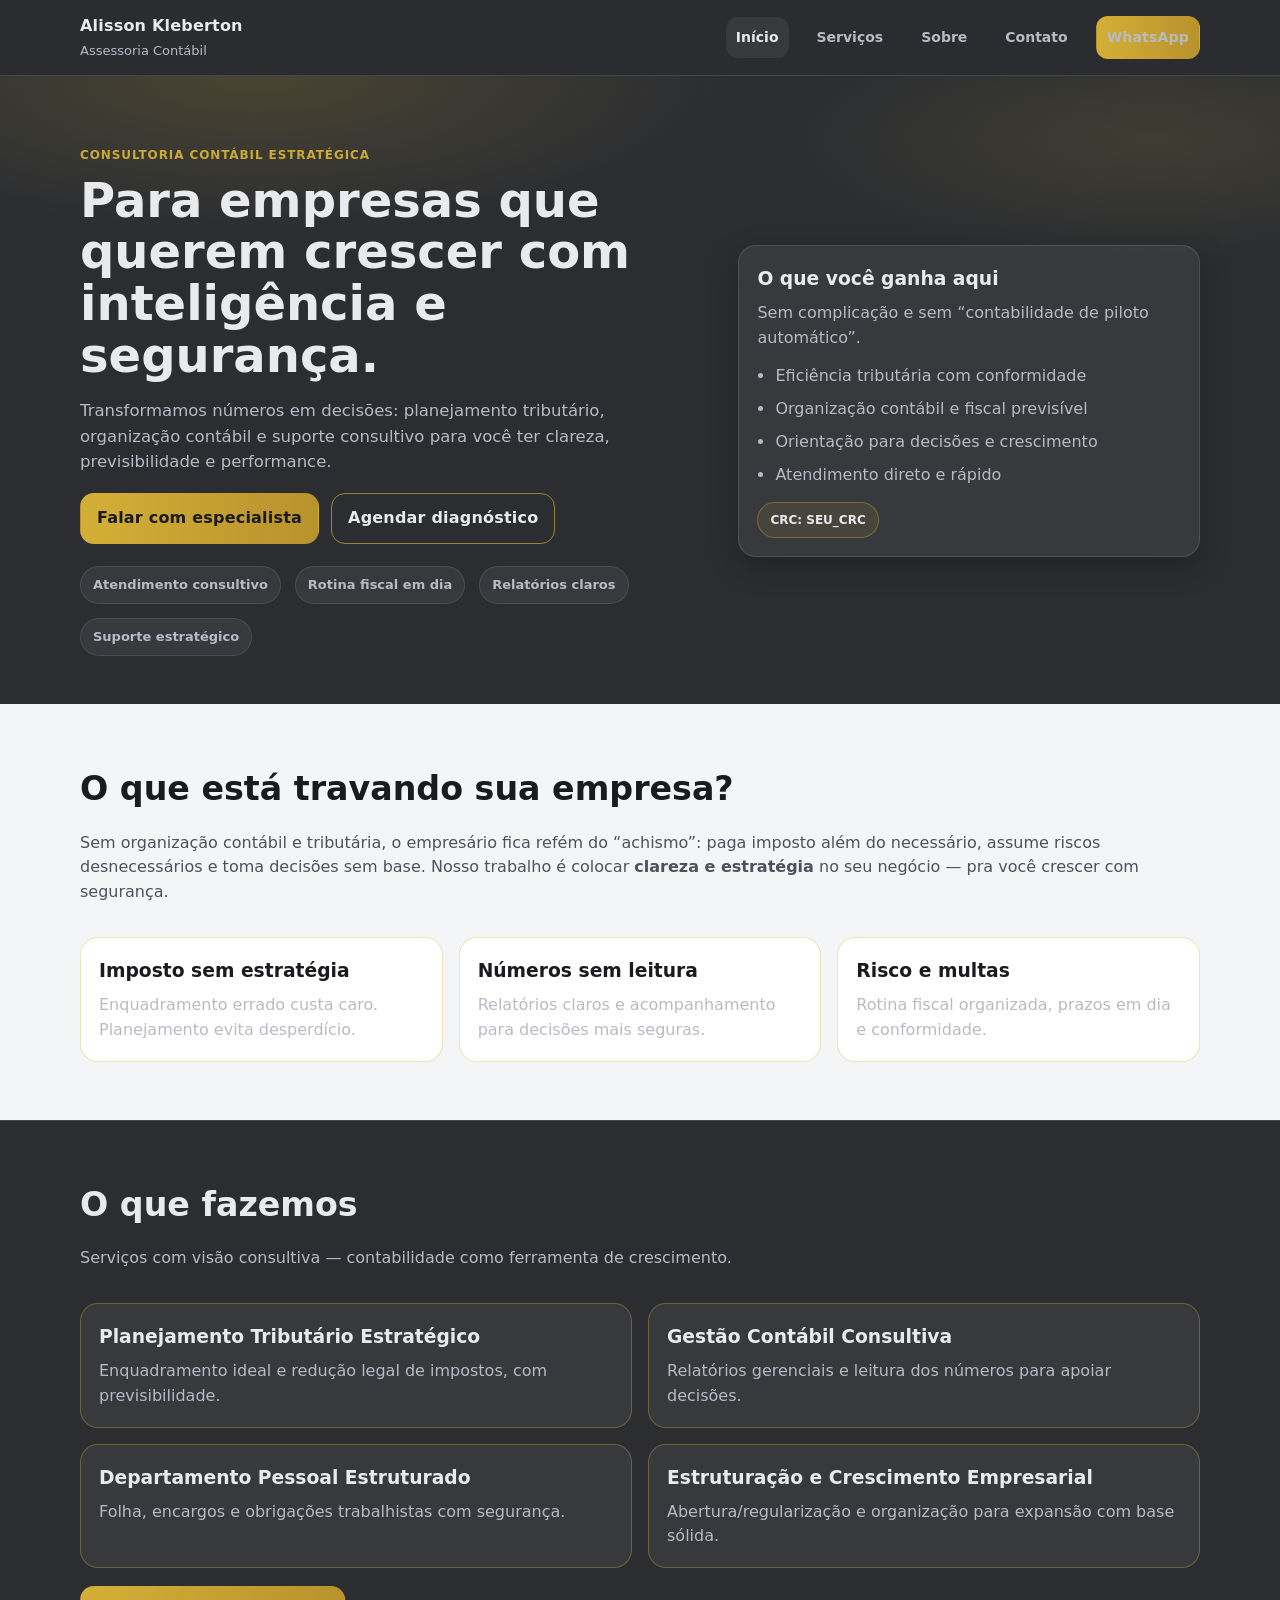
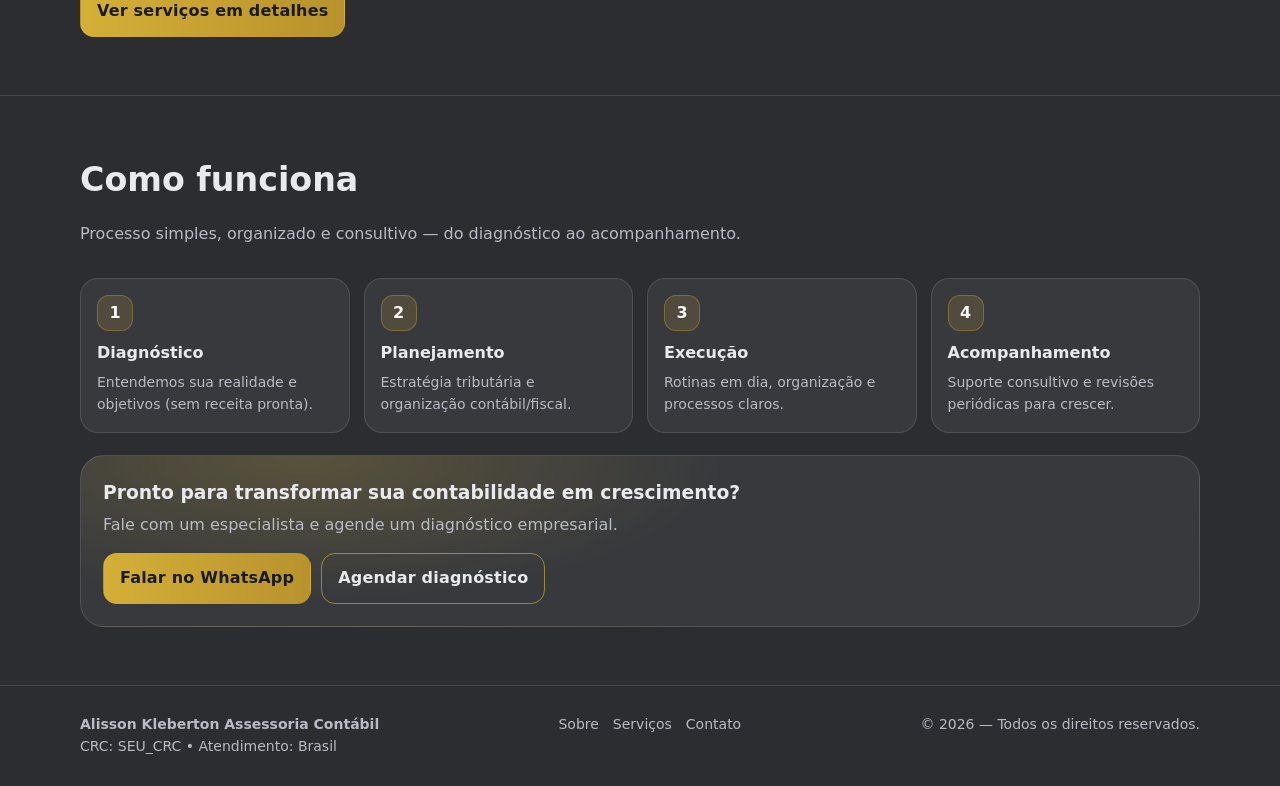
==== index.html @ 1ba91673 "site ak contabilidade" ====
<!doctype html>
<html lang="pt-br">
<head>
  <meta charset="utf-8" />
  <meta name="viewport" content="width=device-width,initial-scale=1" />
  <title>Alisson Kleberton | Assessoria Contábil Consultiva</title>
  <meta name="description" content="Consultoria contábil estratégica: planejamento tributário, gestão contábil consultiva e suporte empresarial." />
  <link rel="stylesheet" href="styles.css" />
</head>
<body>

<header>
  <div class="container">
    <div class="nav">
      <a class="brand" href="index.html">
        <!-- Troque o src pela sua logo (recomendado: logo.png com fundo transparente) -->
        <img src="logo.png" alt="Logo Alisson Kleberton" onerror="this.style.display='none'">
        <div>
          <div class="name">Alisson Kleberton</div>
          <div class="tag">Assessoria Contábil</div>
        </div>
      </a>

      <nav class="menu">
        <a class="active" href="index.html">Início</a>
        <a href="servicos.html">Serviços</a>
        <a href="sobre.html">Sobre</a>
        <a href="contato.html">Contato</a>
        <a class="btn btn-primary btn-small" href="https://wa.me/SEU_WHATSAPP" target="_blank" rel="noopener">WhatsApp</a>
      </nav>

      <a class="btn btn-dark btn-small mobile-toggle" href="javascript:void(0)" onclick="toggleMobileMenu()">Menu</a>
    </div>

    <div id="mobileMenu" class="mobile-menu">
      <a href="index.html">Início</a>
      <a href="servicos.html">Serviços</a>
      <a href="sobre.html">Sobre</a>
      <a href="contato.html">Contato</a>
      <a class="btn btn-primary" style="margin-top:10px;" href="https://wa.me/SEU_WHATSAPP" target="_blank" rel="noopener">Falar no WhatsApp</a>
    </div>
  </div>
</header>

<main>
  <section class="hero">
    <div class="container">
      <div class="hero-grid">
        <div>
          <div class="kicker">Consultoria contábil estratégica</div>
          <h1>Para empresas que querem crescer com inteligência e segurança.</h1>
          <p class="lead">
            Transformamos números em decisões: planejamento tributário, organização contábil e suporte consultivo
            para você ter clareza, previsibilidade e performance.
          </p>

          <div class="hero-actions">
            <a class="btn btn-primary" href="https://wa.me/SEU_WHATSAPP" target="_blank" rel="noopener">Falar com especialista</a>
            <a class="btn btn-ghost" href="contato.html">Agendar diagnóstico</a>
          </div>

          <div class="trust">
            <span>Atendimento consultivo</span>
            <span>Rotina fiscal em dia</span>
            <span>Relatórios claros</span>
            <span>Suporte estratégico</span>
          </div>
        </div>

        <div class="hero-card">
          <h3>O que você ganha aqui</h3>
          <p>Sem complicação e sem “contabilidade de piloto automático”.</p>
          <ul>
            <li>Eficiência tributária com conformidade</li>
            <li>Organização contábil e fiscal previsível</li>
            <li>Orientação para decisões e crescimento</li>
            <li>Atendimento direto e rápido</li>
          </ul>
          <div style="margin-top:14px;">
            <span class="badge">CRC: SEU_CRC</span>
          </div>
        </div>
      </div>
    </div>
  </section>

  <section class="section alt">
    <div class="container">
      <h2>O que está travando sua empresa?</h2>
      <p class="muted">
        Sem organização contábil e tributária, o empresário fica refém do “achismo”: paga imposto além do necessário,
        assume riscos desnecessários e toma decisões sem base. Nosso trabalho é colocar <strong>clareza e estratégia</strong>
        no seu negócio — pra você crescer com segurança.
      </p>

      <div style="height:16px"></div>

      <div class="grid-3">
        <div class="card border-gold">
          <h3>Imposto sem estratégia</h3>
          <p>Enquadramento errado custa caro. Planejamento evita desperdício.</p>
        </div>
        <div class="card border-gold">
          <h3>Números sem leitura</h3>
          <p>Relatórios claros e acompanhamento para decisões mais seguras.</p>
        </div>
        <div class="card border-gold">
          <h3>Risco e multas</h3>
          <p>Rotina fiscal organizada, prazos em dia e conformidade.</p>
        </div>
      </div>
    </div>
  </section>

  <section class="section">
    <div class="container">
      <h2>O que fazemos</h2>
      <p class="muted">Serviços com visão consultiva — contabilidade como ferramenta de crescimento.</p>

      <div style="height:16px"></div>

      <div class="grid-2">
        <div class="card border-gold">
          <h3>Planejamento Tributário Estratégico</h3>
          <p>Enquadramento ideal e redução legal de impostos, com previsibilidade.</p>
        </div>
        <div class="card border-gold">
          <h3>Gestão Contábil Consultiva</h3>
          <p>Relatórios gerenciais e leitura dos números para apoiar decisões.</p>
        </div>
        <div class="card border-gold">
          <h3>Departamento Pessoal Estruturado</h3>
          <p>Folha, encargos e obrigações trabalhistas com segurança.</p>
        </div>
        <div class="card border-gold">
          <h3>Estruturação e Crescimento Empresarial</h3>
          <p>Abertura/regularização e organização para expansão com base sólida.</p>
        </div>
      </div>

      <div style="height:18px"></div>

      <a class="btn btn-primary" href="servicos.html">Ver serviços em detalhes</a>
    </div>
  </section>

  <section class="section">
    <div class="container">
      <h2>Como funciona</h2>
      <p class="muted">Processo simples, organizado e consultivo — do diagnóstico ao acompanhamento.</p>

      <div style="height:16px"></div>

      <div class="steps">
        <div class="step">
          <div class="n">1</div>
          <h4>Diagnóstico</h4>
          <p>Entendemos sua realidade e objetivos (sem receita pronta).</p>
        </div>
        <div class="step">
          <div class="n">2</div>
          <h4>Planejamento</h4>
          <p>Estratégia tributária e organização contábil/fiscal.</p>
        </div>
        <div class="step">
          <div class="n">3</div>
          <h4>Execução</h4>
          <p>Rotinas em dia, organização e processos claros.</p>
        </div>
        <div class="step">
          <div class="n">4</div>
          <h4>Acompanhamento</h4>
          <p>Suporte consultivo e revisões periódicas para crescer.</p>
        </div>
      </div>

      <div style="height:22px"></div>

      <div class="cta">
        <div>
          <h3 style="margin:0 0 6px;">Pronto para transformar sua contabilidade em crescimento?</h3>
          <div class="muted">Fale com um especialista e agende um diagnóstico empresarial.</div>
        </div>
        <div style="display:flex; gap:10px; flex-wrap:wrap;">
          <a class="btn btn-primary" href="https://wa.me/SEU_WHATSAPP" target="_blank" rel="noopener">Falar no WhatsApp</a>
          <a class="btn btn-ghost" href="contato.html">Agendar diagnóstico</a>
        </div>
      </div>
    </div>
  </section>
</main>

<footer>
  <div class="container">
    <div class="footer-grid">
      <div>
        <strong>Alisson Kleberton Assessoria Contábil</strong><br/>
        <span>CRC: SEU_CRC • Atendimento: Brasil</span>
      </div>
      <div class="footer-links">
        <a href="sobre.html">Sobre</a>
        <a href="servicos.html">Serviços</a>
        <a href="contato.html">Contato</a>
      </div>
      <div>© <span id="year"></span> — Todos os direitos reservados.</div>
    </div>
  </div>
</footer>

<script src="script.js"></script>
</body>
</html>
---- styles.css ----
:root{
  --bg:#2b2d31;          /* grafite */
  --bg2:#1f2024;         /* grafite mais escuro */
  --text:#e9eaee;        /* quase branco */
  --muted:#b9bbc4;       /* cinza texto */
  --card:#ffffff;        /* branco */
  --cardText:#1a1b1f;    /* preto suave */
  --gold:#d4af37;        /* dourado */
  --gold2:#b8922c;       /* dourado mais fechado */
  --line:rgba(255,255,255,.12);
  --shadow: 0 10px 30px rgba(0,0,0,.25);
  --radius: 18px;
  --max: 1120px;
}

*{ box-sizing:border-box; }
html,body{ margin:0; padding:0; font-family: system-ui, -apple-system, "Segoe UI", Inter, Arial, sans-serif; }
body{ background:var(--bg); color:var(--text); line-height:1.55; }

a{ color:inherit; text-decoration:none; }
a:hover{ opacity:.92; }

.container{ width: min(var(--max), calc(100% - 40px)); margin:0 auto; }

header{
  position: sticky; top:0; z-index:50;
  background: rgba(43,45,49,.85);
  backdrop-filter: blur(10px);
  border-bottom: 1px solid var(--line);
}
.nav{
  display:flex; align-items:center; justify-content:space-between;
  padding:14px 0;
}
.brand{
  display:flex; gap:12px; align-items:center;
}
.brand img{ width:44px; height:44px; object-fit:contain; }
.brand .name{ font-weight:700; letter-spacing:.2px; }
.brand .tag{ color:var(--muted); font-size:13px; margin-top:2px; }

.menu{
  display:flex; gap:18px; align-items:center;
}
.menu a{ color:var(--muted); font-weight:600; font-size:14px; padding:10px 10px; border-radius:12px; }
.menu a.active, .menu a:hover{ color:var(--text); background: rgba(255,255,255,.06); }

.btn{
  display:inline-flex; align-items:center; justify-content:center;
  padding:12px 16px; border-radius:14px;
  font-weight:800; letter-spacing:.2px;
  border:1px solid transparent;
  transition: transform .08s ease, background .2s ease, border .2s ease;
  user-select:none;
}
.btn:active{ transform: translateY(1px); }

.btn-primary{
  background: linear-gradient(90deg, var(--gold), var(--gold2));
  color:#1a1b1f;
}
.btn-ghost{
  background: transparent;
  border-color: rgba(212,175,55,.65);
  color: var(--text);
}
.btn-dark{
  background: rgba(255,255,255,.08);
  border-color: rgba(255,255,255,.12);
  color: var(--text);
}
.btn-small{ padding:10px 12px; border-radius:12px; font-size:13px; }

.mobile-toggle{ display:none; }
.mobile-menu{ display:none; }

.hero{
  padding:70px 0 48px;
  background:
    radial-gradient(800px 260px at 20% 0%, rgba(212,175,55,.18), transparent 60%),
    radial-gradient(700px 220px at 90% 10%, rgba(212,175,55,.12), transparent 55%);
}
.hero-grid{
  display:grid; grid-template-columns: 1.15fr .85fr; gap:34px; align-items:center;
}
.kicker{
  color: rgba(212,175,55,.95);
  font-weight:800; letter-spacing:.9px; text-transform:uppercase; font-size:12px;
}
h1{ margin:10px 0 12px; font-size: clamp(30px, 4vw, 48px); line-height:1.08; }
.lead{ color: var(--muted); font-size: 16.5px; max-width: 55ch; }

.hero-actions{ display:flex; gap:12px; flex-wrap:wrap; margin-top:18px; }
.trust{
  margin-top:22px;
  display:flex; gap:14px; flex-wrap:wrap;
  color: var(--muted); font-weight:600; font-size:13px;
}
.trust span{
  padding:8px 12px; border-radius:999px;
  background: rgba(255,255,255,.06);
  border: 1px solid rgba(255,255,255,.10);
}

.hero-card{
  background: rgba(255,255,255,.06);
  border: 1px solid rgba(255,255,255,.12);
  border-radius: var(--radius);
  padding:18px;
  box-shadow: var(--shadow);
}
.hero-card h3{ margin:0 0 8px; }
.hero-card p{ margin:0 0 14px; color:var(--muted); }
.hero-card ul{ margin:0; padding-left:18px; color:var(--muted); }
.hero-card li{ margin:8px 0; }

.section{
  padding:58px 0;
  border-top: 1px solid var(--line);
}
.section.alt{
  background: #f4f5f7;
  color: var(--cardText);
}
.section.alt .muted{ color:#4e515b; }
.section.alt .card{ background:#fff; }

h2{ margin:0 0 10px; font-size: clamp(22px, 2.6vw, 34px); }
.muted{ color: var(--muted); }
.grid-3{ display:grid; grid-template-columns: repeat(3, 1fr); gap:16px; }
.grid-2{ display:grid; grid-template-columns: repeat(2, 1fr); gap:16px; }

.card{
  background: rgba(255,255,255,.06);
  border: 1px solid rgba(255,255,255,.12);
  border-radius: var(--radius);
  padding:18px;
}
.card.border-gold{
  border-color: rgba(212,175,55,.35);
}
.card h3{ margin:0 0 8px; }
.card p{ margin:0; color: var(--muted); }

.badge{
  display:inline-flex; align-items:center; gap:8px;
  padding:8px 12px; border-radius:999px;
  border:1px solid rgba(212,175,55,.35);
  background: rgba(212,175,55,.10);
  color: var(--text);
  font-weight:800; font-size:12px;
}

.steps{
  display:grid; grid-template-columns: repeat(4, 1fr); gap:14px;
}
.step{
  border-radius: var(--radius);
  padding:16px;
  background: rgba(255,255,255,.06);
  border: 1px solid rgba(255,255,255,.12);
}
.step .n{
  width:36px; height:36px; border-radius:12px;
  display:grid; place-items:center;
  background: rgba(212,175,55,.16);
  border:1px solid rgba(212,175,55,.35);
  color: rgba(255,255,255,.95);
  font-weight:900;
}
.step h4{ margin:10px 0 6px; }
.step p{ margin:0; color: var(--muted); font-size:14px; }

.cta{
  border-radius: calc(var(--radius) + 6px);
  padding:22px;
  background:
    radial-gradient(700px 240px at 20% 0%, rgba(212,175,55,.22), transparent 60%),
    rgba(255,255,255,.06);
  border: 1px solid rgba(255,255,255,.12);
  display:flex; align-items:center; justify-content:space-between; gap:16px; flex-wrap:wrap;
}

footer{
  padding:28px 0;
  border-top: 1px solid var(--line);
  color: var(--muted);
  font-size:14px;
}
.footer-grid{
  display:flex; align-items:flex-start; justify-content:space-between; gap:20px; flex-wrap:wrap;
}
.footer-links{ display:flex; gap:14px; flex-wrap:wrap; }

.page-title{
  padding:46px 0 18px;
  border-bottom: 1px solid var(--line);
  background:
    radial-gradient(900px 260px at 30% 0%, rgba(212,175,55,.14), transparent 60%);
}

.form{
  display:grid; gap:12px;
}
input, textarea{
  width:100%;
  padding:12px 14px;
  border-radius: 14px;
  border:1px solid rgba(255,255,255,.16);
  background: rgba(255,255,255,.06);
  color: var(--text);
  outline:none;
}
textarea{ min-height:120px; resize:vertical; }
input:focus, textarea:focus{
  border-color: rgba(212,175,55,.45);
}

/* Responsive */
@media (max-width: 900px){
  .hero-grid{ grid-template-columns: 1fr; }
  .grid-3{ grid-template-columns: 1fr; }
  .grid-2{ grid-template-columns: 1fr; }
  .steps{ grid-template-columns: 1fr; }
  .menu{ display:none; }
  .mobile-toggle{ display:inline-flex; }
  .mobile-menu{
    display:none;
    padding: 0 0 14px;
  }
  .mobile-menu a{
    display:block;
    padding:12px 10px;
    color: var(--muted);
    font-weight:700;
    border-radius: 12px;
  }
  .mobile-menu a:hover{ background: rgba(255,255,255,.06); color: var(--text); }
}
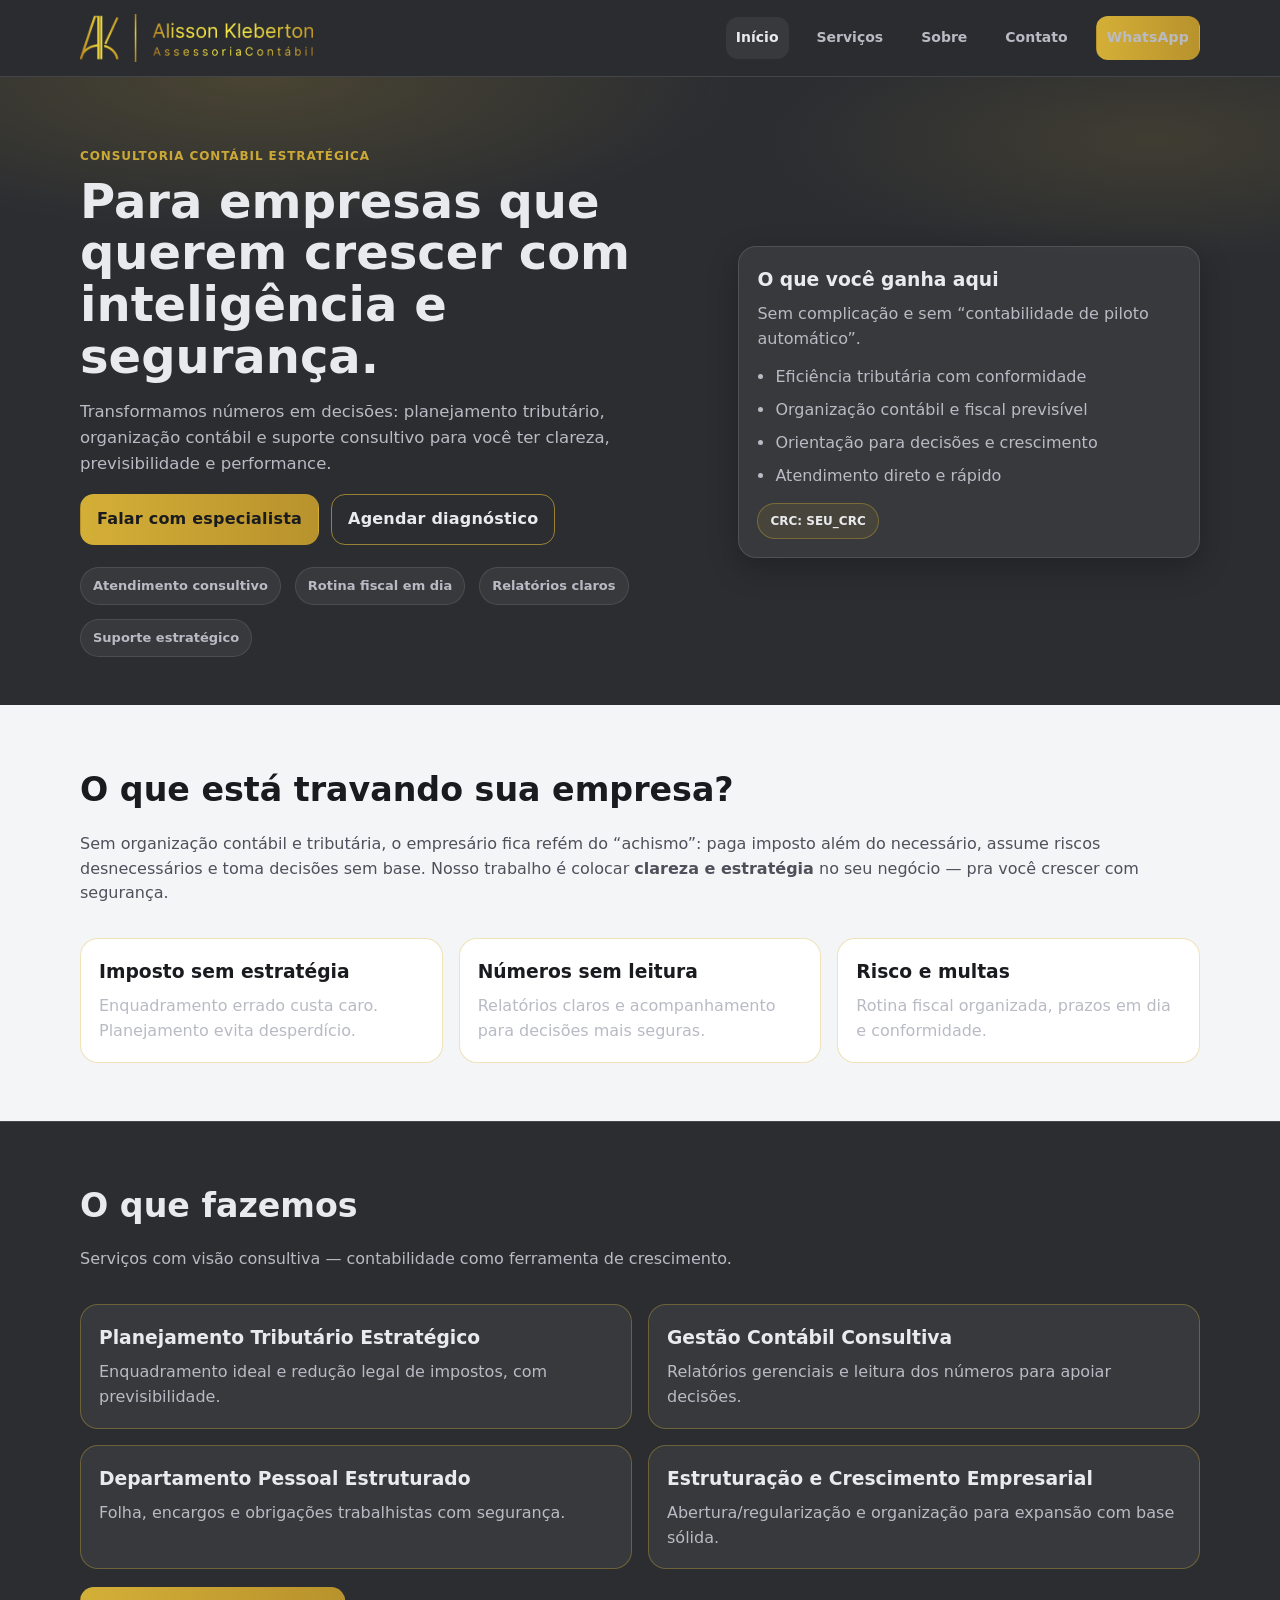
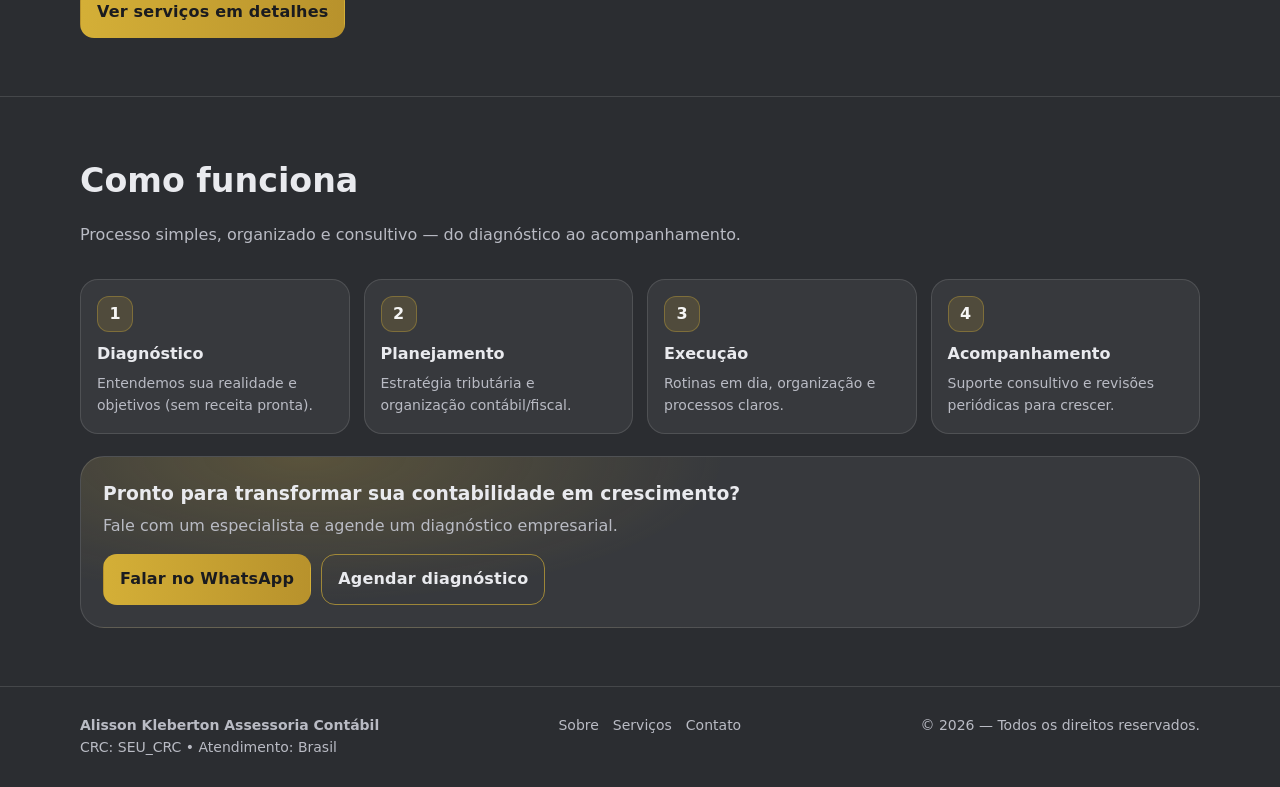
==== commit 7e4e72e8: "1 alteração do site feita com sucesso" ====
--- a/index.html
+++ b/index.html
@@ -15,10 +15,7 @@
       <a class="brand" href="index.html">
         <!-- Troque o src pela sua logo (recomendado: logo.png com fundo transparente) -->
         <img src="logo.png" alt="Logo Alisson Kleberton" onerror="this.style.display='none'">
-        <div>
-          <div class="name">Alisson Kleberton</div>
-          <div class="tag">Assessoria Contábil</div>
-        </div>
+        
       </a>
 
       <nav class="menu">
--- a/styles.css
+++ b/styles.css
@@ -22,6 +22,9 @@
 
 .container{ width: min(var(--max), calc(100% - 40px)); margin:0 auto; }
 
+/* =========================
+   HEADER / NAV
+========================= */
 header{
   position: sticky; top:0; z-index:50;
   background: rgba(43,45,49,.85);
@@ -35,7 +38,17 @@
 .brand{
   display:flex; gap:12px; align-items:center;
 }
-.brand img{ width:44px; height:44px; object-fit:contain; }
+
+/* ✅ LOGO: tamanho ideal */
+.brand img{
+  height:48px;
+  width:auto;
+  object-fit:contain;
+}
+@media (max-width:900px){
+  .brand img{ height:38px; }
+}
+
 .brand .name{ font-weight:700; letter-spacing:.2px; }
 .brand .tag{ color:var(--muted); font-size:13px; margin-top:2px; }
 
@@ -74,6 +87,9 @@
 .mobile-toggle{ display:none; }
 .mobile-menu{ display:none; }
 
+/* =========================
+   HERO (INDEX)
+========================= */
 .hero{
   padding:70px 0 48px;
   background:
@@ -114,6 +130,9 @@
 .hero-card ul{ margin:0; padding-left:18px; color:var(--muted); }
 .hero-card li{ margin:8px 0; }
 
+/* =========================
+   SECTIONS / GRIDS
+========================= */
 .section{
   padding:58px 0;
   border-top: 1px solid var(--line);
@@ -127,6 +146,7 @@
 
 h2{ margin:0 0 10px; font-size: clamp(22px, 2.6vw, 34px); }
 .muted{ color: var(--muted); }
+
 .grid-3{ display:grid; grid-template-columns: repeat(3, 1fr); gap:16px; }
 .grid-2{ display:grid; grid-template-columns: repeat(2, 1fr); gap:16px; }
 
@@ -151,6 +171,9 @@
   font-weight:800; font-size:12px;
 }
 
+/* =========================
+   STEPS (INDEX / SOBRE)
+========================= */
 .steps{
   display:grid; grid-template-columns: repeat(4, 1fr); gap:14px;
 }
@@ -171,6 +194,9 @@
 .step h4{ margin:10px 0 6px; }
 .step p{ margin:0; color: var(--muted); font-size:14px; }
 
+/* =========================
+   CTA
+========================= */
 .cta{
   border-radius: calc(var(--radius) + 6px);
   padding:22px;
@@ -181,6 +207,9 @@
   display:flex; align-items:center; justify-content:space-between; gap:16px; flex-wrap:wrap;
 }
 
+/* =========================
+   FOOTER
+========================= */
 footer{
   padding:28px 0;
   border-top: 1px solid var(--line);
@@ -192,6 +221,9 @@
 }
 .footer-links{ display:flex; gap:14px; flex-wrap:wrap; }
 
+/* =========================
+   PAGE TITLE / FORMS
+========================= */
 .page-title{
   padding:46px 0 18px;
   border-bottom: 1px solid var(--line);
@@ -199,9 +231,7 @@
     radial-gradient(900px 260px at 30% 0%, rgba(212,175,55,.14), transparent 60%);
 }
 
-.form{
-  display:grid; gap:12px;
-}
+.form{ display:grid; gap:12px; }
 input, textarea{
   width:100%;
   padding:12px 14px;
@@ -216,7 +246,9 @@
   border-color: rgba(212,175,55,.45);
 }
 
-/* Responsive */
+/* =========================
+   RESPONSIVE NAV
+========================= */
 @media (max-width: 900px){
   .hero-grid{ grid-template-columns: 1fr; }
   .grid-3{ grid-template-columns: 1fr; }
@@ -236,4 +268,140 @@
     border-radius: 12px;
   }
   .mobile-menu a:hover{ background: rgba(255,255,255,.06); color: var(--text); }
+}
+
+/* =====================================================
+   PREMIUM ADD-ON (SOBRE COM FOTO + VALORES + ASSINATURA)
+   Mantém o INDEX funcionando
+===================================================== */
+
+/* animação suave */
+.reveal{
+  opacity: 0;
+  transform: translateY(10px);
+  animation: fadeUp .7s ease forwards;
+}
+.reveal.d2{ animation-delay: .08s; }
+.reveal.d3{ animation-delay: .16s; }
+.reveal.d4{ animation-delay: .24s; }
+
+@keyframes fadeUp{
+  to{ opacity:1; transform: translateY(0); }
+}
+@media (prefers-reduced-motion: reduce){
+  .reveal{ opacity:1; transform:none; animation:none; }
+}
+
+/* layout bloco do sobre */
+.aboutHero{
+  display:grid;
+  grid-template-columns: 420px 1fr;
+  gap: 38px;
+  align-items: center;
+}
+@media (max-width: 900px){
+  .aboutHero{ grid-template-columns: 1fr; }
+}
+
+/* moldura premium da foto (ideal para sua foto escura) */
+.photoFrame{
+  position:relative;
+  border-radius:22px;
+  padding:6px;
+  background:
+    linear-gradient(135deg,
+      rgba(212,175,55,.65),
+      rgba(212,175,55,.18),
+      rgba(255,255,255,.08)
+    );
+  box-shadow:
+    0 30px 70px rgba(0,0,0,.55),
+    0 0 0 1px rgba(212,175,55,.25);
+  overflow:hidden;
+}
+.photoFrame::before{
+  content:"";
+  position:absolute;
+  inset:0;
+  border-radius:22px;
+  background:
+    radial-gradient(600px 200px at 20% 0%, rgba(212,175,55,.25), transparent 60%);
+  pointer-events:none;
+}
+.photoFrame img{
+  width:100%;
+  display:block;
+  aspect-ratio:3/4;
+  object-fit: cover;
+  object-position: top center;
+  border-radius: 18px;
+  filter: contrast(1.05) brightness(1.02);
+}
+
+.aboutMeta{
+  display:flex;
+  gap:10px;
+  flex-wrap:wrap;
+  margin: 12px 0 16px;
+}
+.pill{
+  display:inline-flex;
+  align-items:center;
+  gap:8px;
+  padding: 8px 12px;
+  border-radius: 999px;
+  font-weight: 800;
+  font-size: 12px;
+  letter-spacing: .2px;
+  border: 1px solid rgba(255,255,255,.12);
+  background: rgba(255,255,255,.06);
+  color: var(--text);
+}
+.pill.gold{
+  border-color: rgba(212,175,55,.40);
+  background: rgba(212,175,55,.12);
+}
+
+.signature{
+  margin-top: 14px;
+  display:flex;
+  align-items:baseline;
+  gap:10px;
+  flex-wrap:wrap;
+}
+.sigName{
+  font-family: "Georgia", "Times New Roman", serif;
+  font-style: italic;
+  font-size: 22px;
+  letter-spacing: .2px;
+  color: rgba(212,175,55,.95);
+}
+.sigRole{
+  color: var(--muted);
+  font-weight: 700;
+  font-size: 13px;
+}
+
+.valuesGrid{
+  display:grid;
+  grid-template-columns: repeat(3, 1fr);
+  gap: 16px;
+}
+@media (max-width: 900px){
+  .valuesGrid{ grid-template-columns: 1fr; }
+}
+.valueCard{
+  background: rgba(255,255,255,.06);
+  border: 1px solid rgba(255,255,255,.12);
+  border-radius: var(--radius);
+  padding: 18px;
+}
+.valueCard h4{
+  margin:0 0 8px;
+  font-size: 15px;
+}
+.valueCard p{
+  margin:0;
+  color: var(--muted);
+  font-size: 14px;
 }
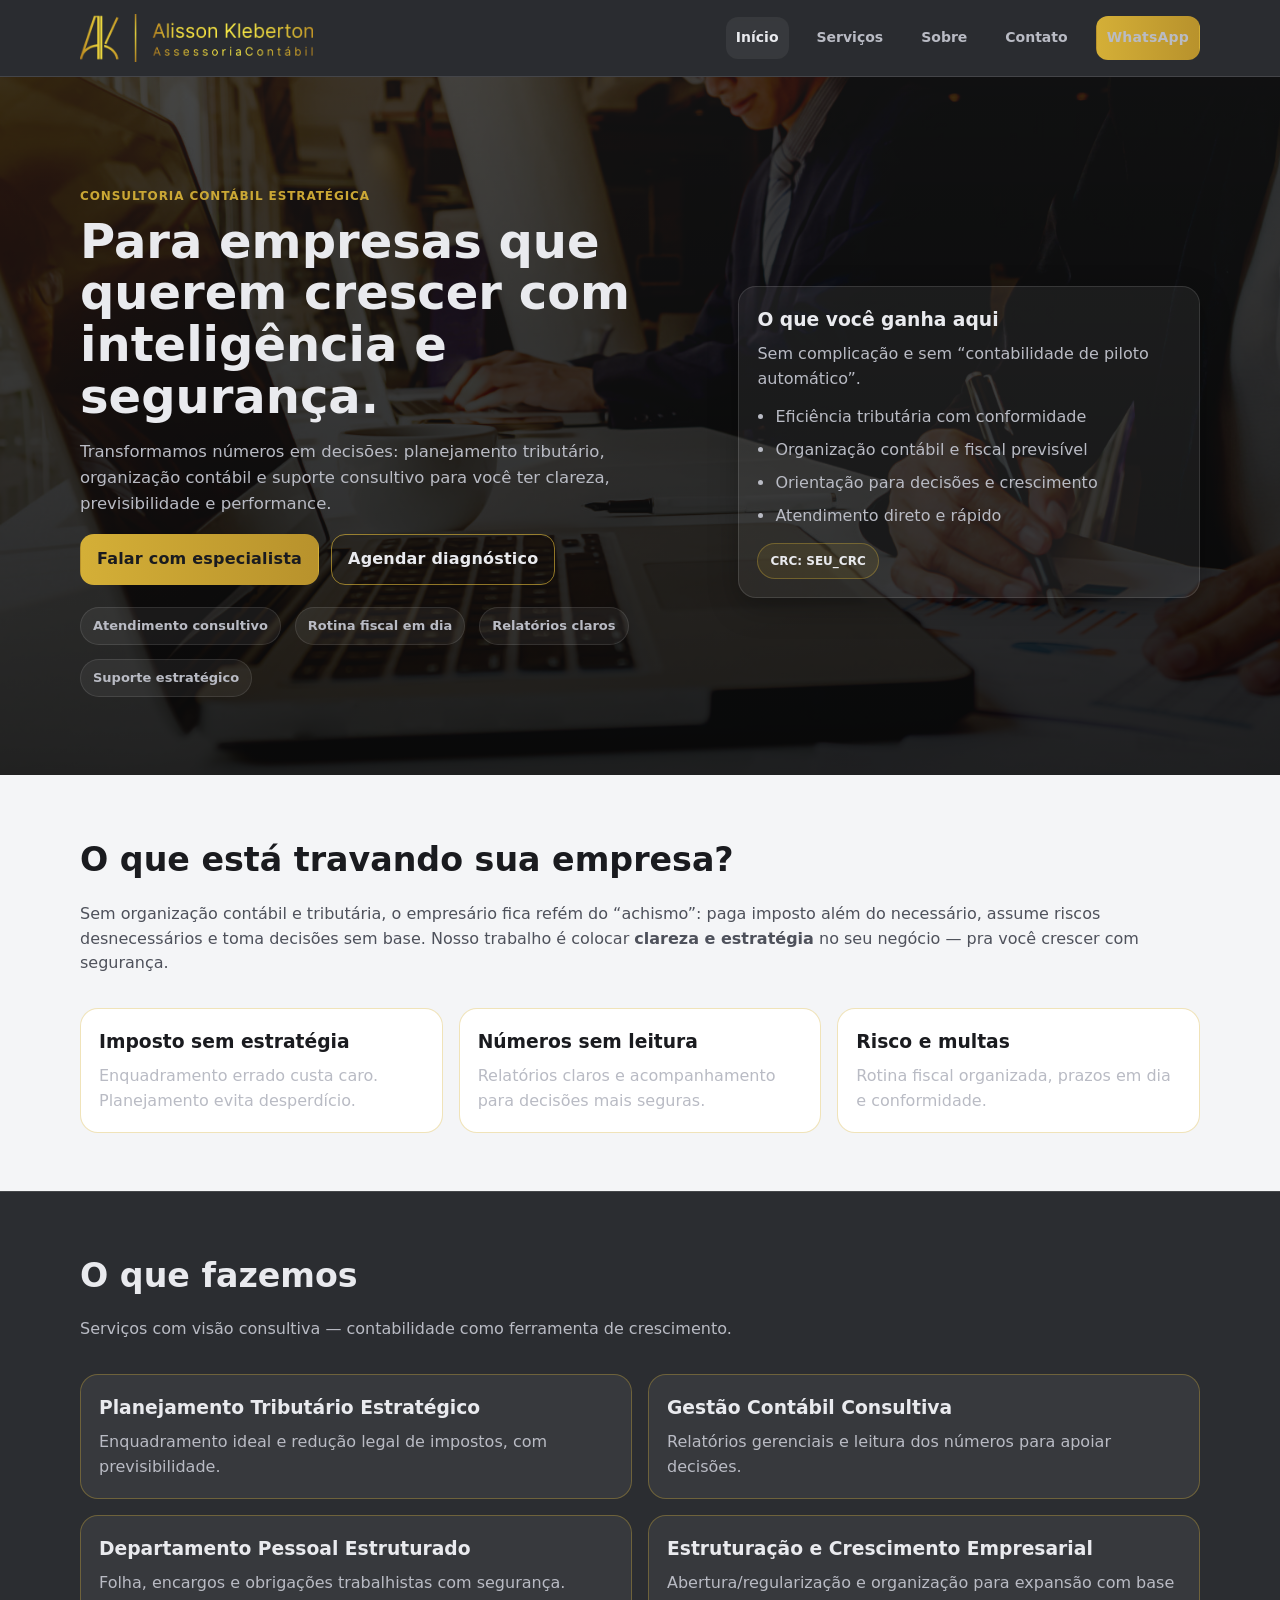
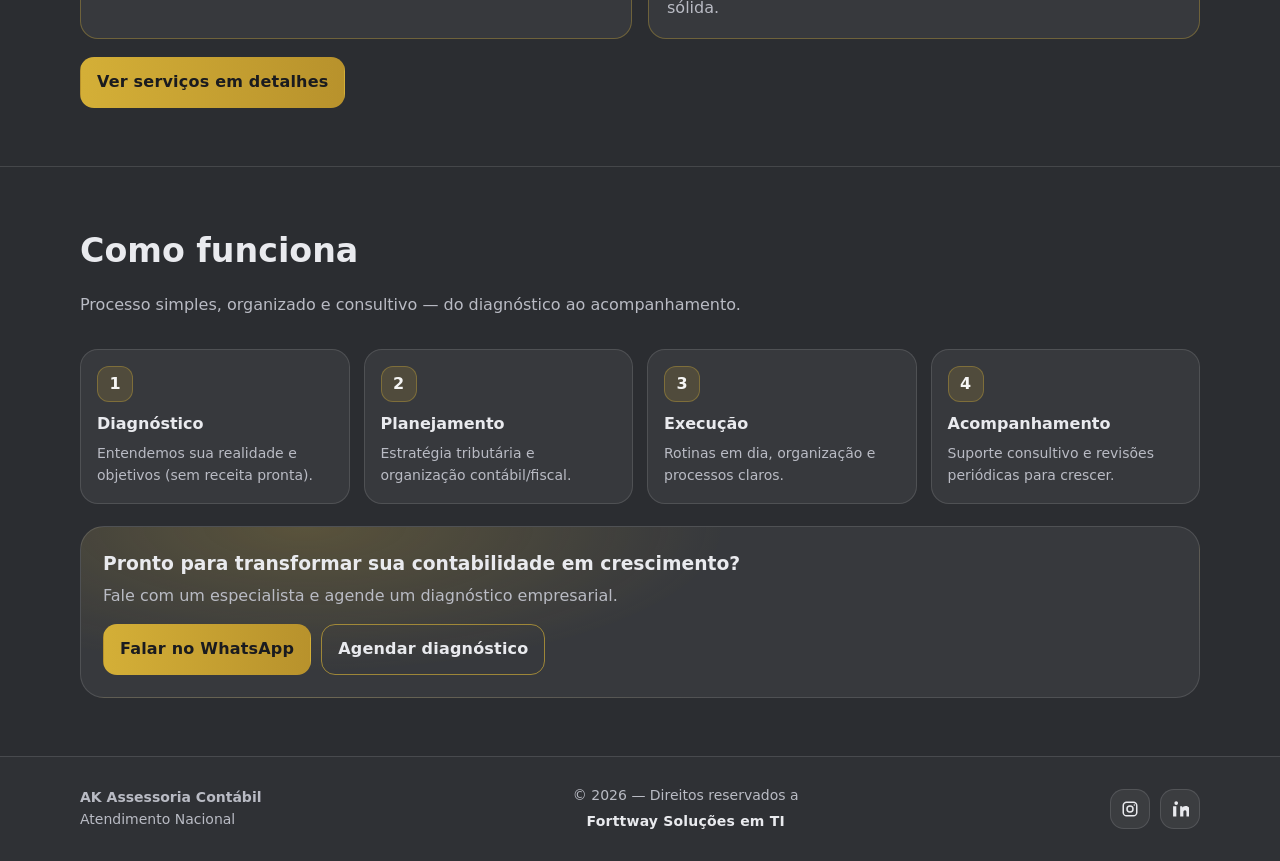
==== commit b31f0e0e: "alteração layout home com paralax" ====
--- a/index.html
+++ b/index.html
@@ -3,8 +3,8 @@
 <head>
   <meta charset="utf-8" />
   <meta name="viewport" content="width=device-width,initial-scale=1" />
-  <title>Alisson Kleberton | Assessoria Contábil Consultiva</title>
-  <meta name="description" content="Consultoria contábil estratégica: planejamento tributário, gestão contábil consultiva e suporte empresarial." />
+  <title>AK Assessoria Contábil</title>
+  <meta name="description" content="Consultoria contábil estratégica para empresas em todo o Brasil." />
   <link rel="stylesheet" href="styles.css" />
 </head>
 <body>
@@ -187,19 +187,34 @@
   </section>
 </main>
 
-<footer>
+<footer class="footerPro">
   <div class="container">
-    <div class="footer-grid">
-      <div>
-        <strong>Alisson Kleberton Assessoria Contábil</strong><br/>
-        <span>CRC: SEU_CRC • Atendimento: Brasil</span>
-      </div>
-      <div class="footer-links">
-        <a href="sobre.html">Sobre</a>
-        <a href="servicos.html">Serviços</a>
-        <a href="contato.html">Contato</a>
-      </div>
-      <div>© <span id="year"></span> — Todos os direitos reservados.</div>
+    <div class="footerProGrid">
+      <div class="footerBrand">
+        <strong>AK Assessoria Contábil</strong><br/>
+        <span class="footerMuted">Atendimento Nacional</span>
+      </div>
+
+      <div class="footerCenter">
+        <span class="footerMuted">© <span id="year"></span> — Direitos reservados a</span>
+        <strong class="footerCompany">Forttway Soluções em TI</strong>
+      </div>
+
+      <div class="footerSocial">
+        <a class="socialBtn" href="https://instagram.com/SEU_INSTAGRAM" target="_blank" rel="noopener" aria-label="Instagram">
+          <!-- Instagram SVG -->
+          <svg viewBox="0 0 24 24" width="18" height="18" aria-hidden="true">
+            <path fill="currentColor" d="M7.5 2h9A5.5 5.5 0 0 1 22 7.5v9A5.5 5.5 0 0 1 16.5 22h-9A5.5 5.5 0 0 1 2 16.5v-9A5.5 5.5 0 0 1 7.5 2Zm0 2A3.5 3.5 0 0 0 4 7.5v9A3.5 3.5 0 0 0 7.5 20h9a3.5 3.5 0 0 0 3.5-3.5v-9A3.5 3.5 0 0 0 16.5 4h-9Zm10.25 1.75a1 1 0 1 1 0 2 1 1 0 0 1 0-2ZM12 7a5 5 0 1 1 0 10 5 5 0 0 1 0-10Zm0 2a3 3 0 1 0 0 6 3 3 0 0 0 0-6Z"/>
+          </svg>
+        </a>
+
+        <a class="socialBtn" href="https://linkedin.com/in/SEU_LINKEDIN" target="_blank" rel="noopener" aria-label="LinkedIn">
+          <!-- LinkedIn SVG -->
+          <svg viewBox="0 0 24 24" width="18" height="18" aria-hidden="true">
+            <path fill="currentColor" d="M6.94 6.5A2.44 2.44 0 1 1 6.94 1.6a2.44 2.44 0 0 1 0 4.9ZM2.8 22h4.3V8.2H2.8V22Zm7.7-13.8H15v1.9h.1c.6-1.1 2.1-2.2 4.3-2.2 4.6 0 5.5 3 5.5 7V22h-4.3v-5.3c0-1.3 0-3-1.9-3s-2.2 1.4-2.2 2.9V22h-4.3V8.2Z"/>
+          </svg>
+        </a>
+      </div>
     </div>
   </div>
 </footer>
--- a/styles.css
+++ b/styles.css
@@ -39,14 +39,17 @@
   display:flex; gap:12px; align-items:center;
 }
 
-/* ✅ LOGO: tamanho ideal */
+/* ✅ Logo (desktop/mobile) */
 .brand img{
   height:48px;
   width:auto;
   object-fit:contain;
 }
 @media (max-width:900px){
-  .brand img{ height:38px; }
+  .brand img{ height:44px; }
+}
+@media (max-width:420px){
+  .brand img{ height:40px; }
 }
 
 .brand .name{ font-weight:700; letter-spacing:.2px; }
@@ -63,7 +66,7 @@
   padding:12px 16px; border-radius:14px;
   font-weight:800; letter-spacing:.2px;
   border:1px solid transparent;
-  transition: transform .08s ease, background .2s ease, border .2s ease;
+  transition: transform .15s ease, background .2s ease, border .2s ease, box-shadow .2s ease;
   user-select:none;
 }
 .btn:active{ transform: translateY(1px); }
@@ -88,14 +91,37 @@
 .mobile-menu{ display:none; }
 
 /* =========================
-   HERO (INDEX)
+   HERO (INDEX) — com imagem + parallax
+   ✅ precisa do arquivo: office-bg.jpg
 ========================= */
 .hero{
-  padding:70px 0 48px;
+  position: relative;
+  padding:110px 0 78px;
   background:
+    url("office-bg.jpg") center/cover no-repeat,
     radial-gradient(800px 260px at 20% 0%, rgba(212,175,55,.18), transparent 60%),
     radial-gradient(700px 220px at 90% 10%, rgba(212,175,55,.12), transparent 55%);
-}
+  background-attachment: fixed, scroll, scroll;
+  overflow: hidden;
+}
+
+/* camada premium escura pra legibilidade */
+.hero::before{
+  content:"";
+  position:absolute;
+  inset:0;
+  background: linear-gradient(
+    to bottom,
+    rgba(0,0,0,.72),
+    rgba(0,0,0,.85)
+  );
+}
+
+.hero .container{
+  position: relative;
+  z-index: 2;
+}
+
 .hero-grid{
   display:grid; grid-template-columns: 1.15fr .85fr; gap:34px; align-items:center;
 }
@@ -172,7 +198,7 @@
 }
 
 /* =========================
-   STEPS (INDEX / SOBRE)
+   STEPS
 ========================= */
 .steps{
   display:grid; grid-template-columns: repeat(4, 1fr); gap:14px;
@@ -208,20 +234,6 @@
 }
 
 /* =========================
-   FOOTER
-========================= */
-footer{
-  padding:28px 0;
-  border-top: 1px solid var(--line);
-  color: var(--muted);
-  font-size:14px;
-}
-.footer-grid{
-  display:flex; align-items:flex-start; justify-content:space-between; gap:20px; flex-wrap:wrap;
-}
-.footer-links{ display:flex; gap:14px; flex-wrap:wrap; }
-
-/* =========================
    PAGE TITLE / FORMS
 ========================= */
 .page-title{
@@ -247,9 +259,10 @@
 }
 
 /* =========================
-   RESPONSIVE NAV
+   RESPONSIVE NAV / LAYOUT
 ========================= */
 @media (max-width: 900px){
+  .hero{ background-attachment: scroll, scroll, scroll; padding:90px 0 60px; }
   .hero-grid{ grid-template-columns: 1fr; }
   .grid-3{ grid-template-columns: 1fr; }
   .grid-2{ grid-template-columns: 1fr; }
@@ -272,7 +285,6 @@
 
 /* =====================================================
    PREMIUM ADD-ON (SOBRE COM FOTO + VALORES + ASSINATURA)
-   Mantém o INDEX funcionando
 ===================================================== */
 
 /* animação suave */
@@ -292,7 +304,6 @@
   .reveal{ opacity:1; transform:none; animation:none; }
 }
 
-/* layout bloco do sobre */
 .aboutHero{
   display:grid;
   grid-template-columns: 420px 1fr;
@@ -303,7 +314,7 @@
   .aboutHero{ grid-template-columns: 1fr; }
 }
 
-/* moldura premium da foto (ideal para sua foto escura) */
+/* moldura premium da foto */
 .photoFrame{
   position:relative;
   border-radius:22px;
@@ -404,4 +415,106 @@
   margin:0;
   color: var(--muted);
   font-size: 14px;
+}
+
+/* =========================
+   FOOTER PRO (Forttway + Social)
+========================= */
+.footerPro{
+  padding: 28px 0;
+  border-top: 1px solid var(--line);
+  color: var(--muted);
+  font-size: 14px;
+  background: rgba(255,255,255,.02);
+}
+
+.footerProGrid{
+  display:flex;
+  align-items:center;
+  justify-content:space-between;
+  gap: 16px;
+  flex-wrap:wrap;
+}
+
+.footerMuted{ color: var(--muted); }
+
+.footerCenter{
+  text-align:center;
+  display:flex;
+  flex-direction:column;
+  gap:4px;
+}
+
+.footerCompany{
+  color: var(--text);
+  letter-spacing:.2px;
+}
+
+.footerSocial{
+  display:flex;
+  gap:10px;
+  align-items:center;
+}
+
+.socialBtn{
+  width:40px;
+  height:40px;
+  border-radius:14px;
+  display:inline-flex;
+  align-items:center;
+  justify-content:center;
+  border:1px solid rgba(255,255,255,.12);
+  background: rgba(255,255,255,.06);
+  color: var(--text);
+  transition: transform .15s ease, border .2s ease, background .2s ease;
+}
+
+.socialBtn:hover{
+  transform: translateY(-1px) scale(1.06);
+  border-color: rgba(212,175,55,.40);
+  background: rgba(212,175,55,.12);
+}
+
+/* =========================
+   HOVER PREMIUM: retângulos/quadrados aumentam
+========================= */
+.card,
+.valueCard,
+.step,
+.hero-card,
+.trust span,
+.pill,
+.cta,
+.socialBtn{
+  transition: transform .16s ease, box-shadow .2s ease, border-color .2s ease, background .2s ease;
+}
+
+.card:hover,
+.valueCard:hover,
+.step:hover,
+.hero-card:hover,
+.trust span:hover,
+.pill:hover{
+  transform: translateY(-2px) scale(1.03);
+  box-shadow: 0 16px 35px rgba(0,0,0,.25);
+  border-color: rgba(212,175,55,.35);
+}
+
+.cta:hover{
+  transform: translateY(-1px) scale(1.01);
+  border-color: rgba(212,175,55,.25);
+}
+
+/* mobile: remove hover */
+@media (max-width: 900px){
+  .card:hover,
+  .valueCard:hover,
+  .step:hover,
+  .hero-card:hover,
+  .trust span:hover,
+  .pill:hover,
+  .cta:hover{
+    transform: none;
+    box-shadow: none;
+  }
 }
